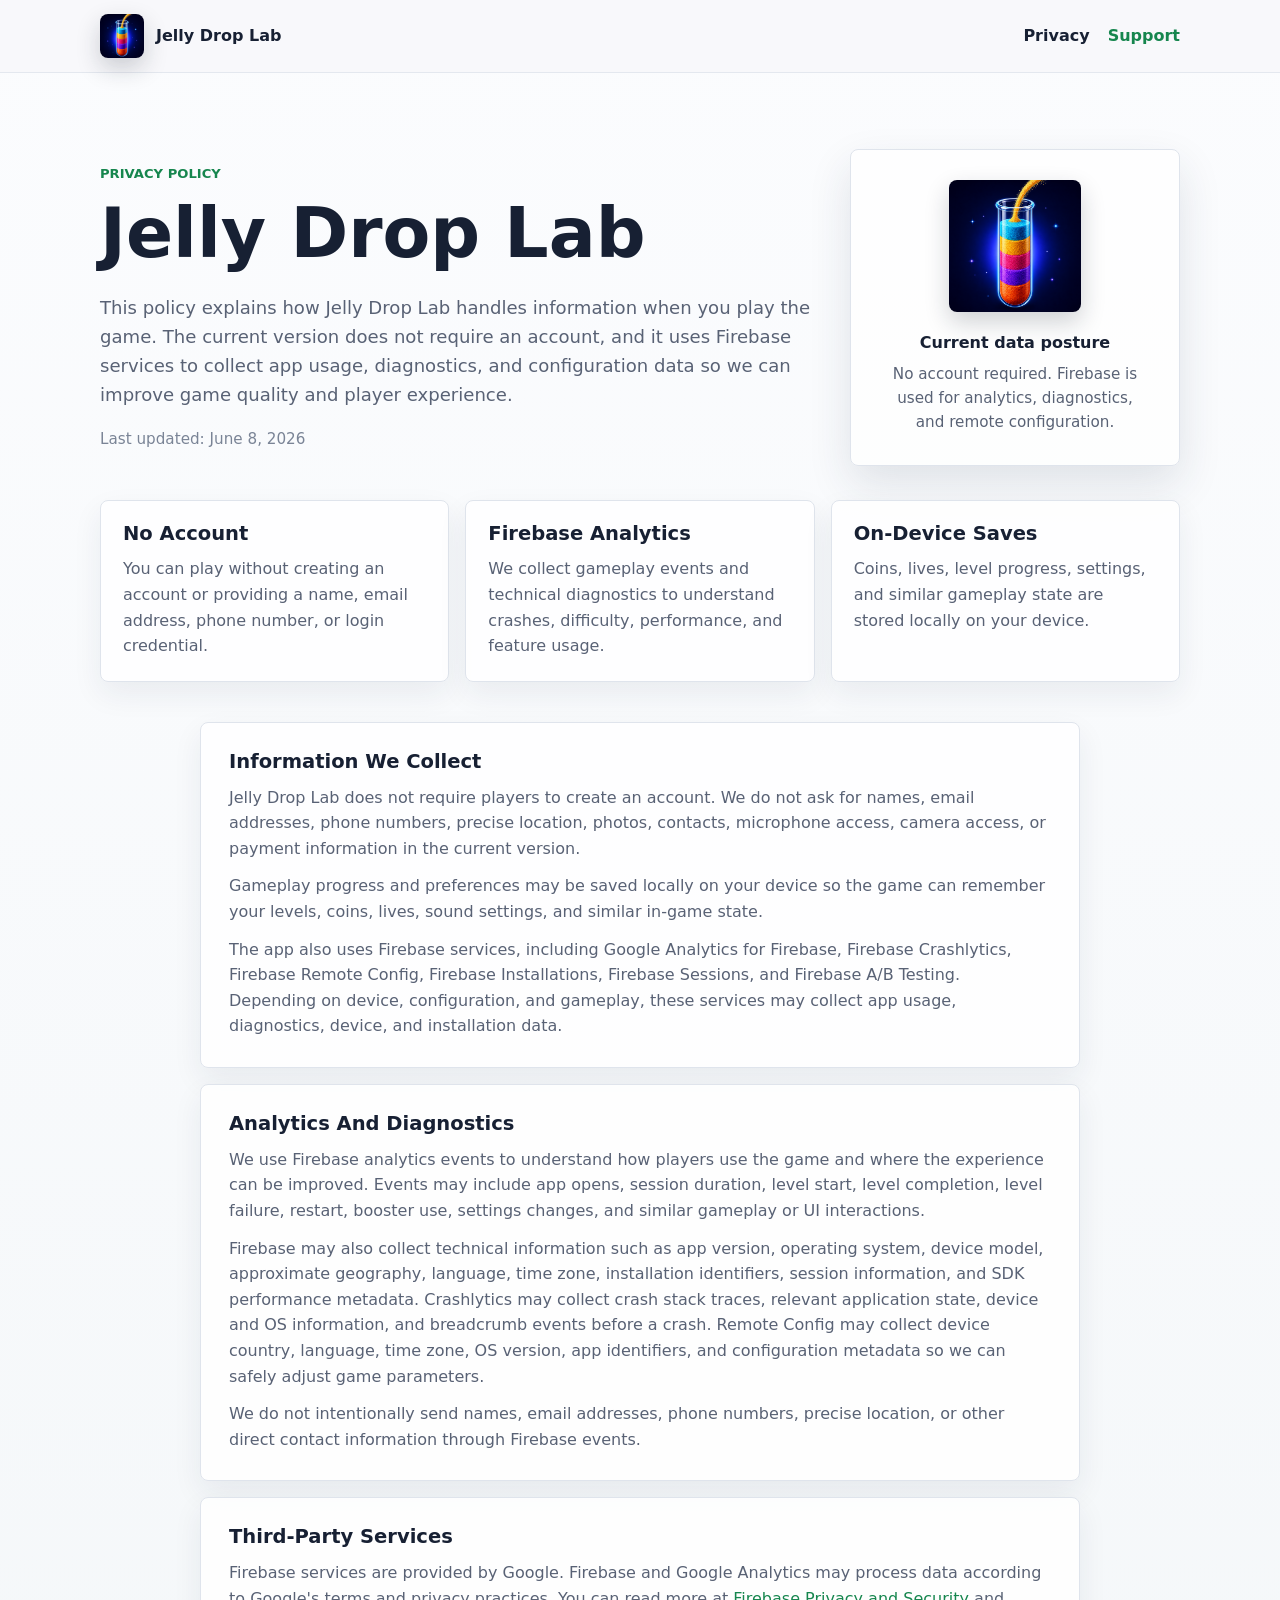
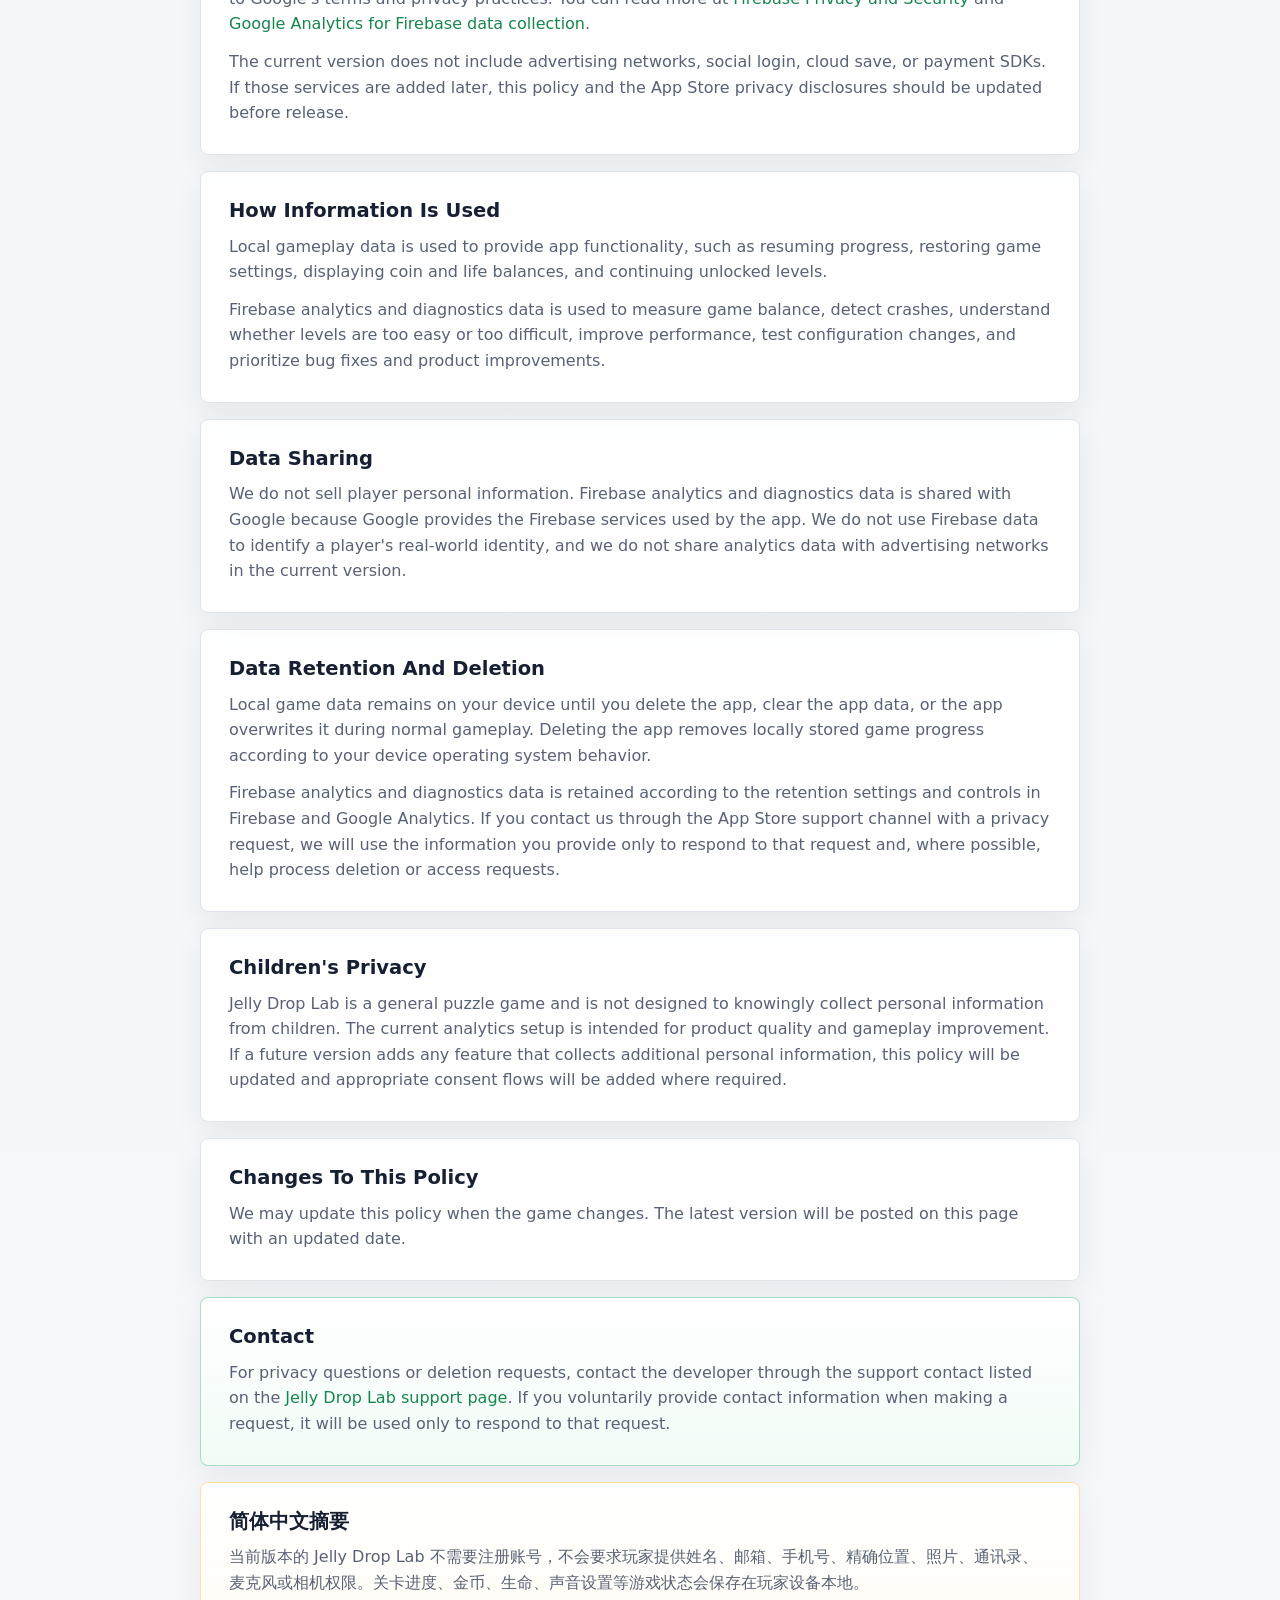
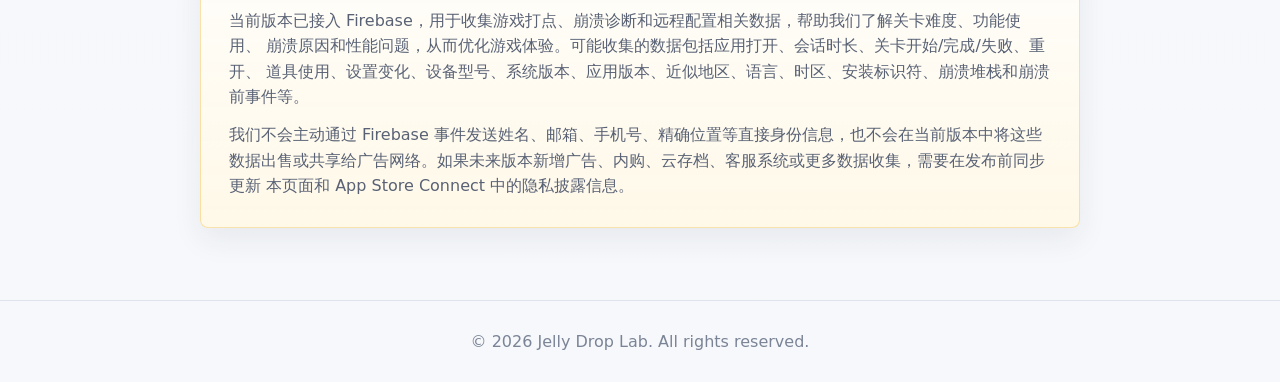
==== privacy.html @ a0887553 "Initialize Jelly Drop Lab privacy and support site" ====
<!doctype html>
<html lang="en">
<head>
  <meta charset="utf-8">
  <meta name="viewport" content="width=device-width, initial-scale=1">
  <meta name="robots" content="index,follow">
  <meta name="description" content="Privacy Policy for Jelly Drop Lab, including Firebase analytics and diagnostics disclosures.">
  <title>Privacy Policy | Jelly Drop Lab</title>
  <link rel="icon" href="assets/app-icon.png">
  <link rel="apple-touch-icon" href="assets/app-icon.png">
  <link rel="stylesheet" href="assets/styles.css">
</head>
<body>
  <header class="site-header">
    <nav class="top-nav" aria-label="Page navigation">
      <a class="brand" href="privacy.html" aria-label="Jelly Drop Lab privacy policy">
        <img src="assets/app-icon.png" alt="" width="44" height="44">
        <span>Jelly Drop Lab</span>
      </a>
      <div class="nav-links">
        <a href="privacy.html" aria-current="page">Privacy</a>
        <a href="support/">Support</a>
      </div>
    </nav>
  </header>

  <main>
    <section class="hero">
      <div class="hero-copy">
        <p class="eyebrow">Privacy Policy</p>
        <h1>Jelly Drop Lab</h1>
        <p class="lead">
          This policy explains how Jelly Drop Lab handles information when you play the game.
          The current version does not require an account, and it uses Firebase services to collect
          app usage, diagnostics, and configuration data so we can improve game quality and player experience.
        </p>
        <p class="updated">Last updated: June 8, 2026</p>
      </div>
      <div class="hero-badge" aria-label="Privacy summary">
        <img src="assets/app-icon.png" alt="Jelly Drop Lab app icon" width="132" height="132">
        <div>
          <strong>Current data posture</strong>
          <span>No account required. Firebase is used for analytics, diagnostics, and remote configuration.</span>
        </div>
      </div>
    </section>

    <section class="summary-grid" aria-label="Privacy summary cards">
      <article>
        <h2>No Account</h2>
        <p>You can play without creating an account or providing a name, email address, phone number, or login credential.</p>
      </article>
      <article>
        <h2>Firebase Analytics</h2>
        <p>We collect gameplay events and technical diagnostics to understand crashes, difficulty, performance, and feature usage.</p>
      </article>
      <article>
        <h2>On-Device Saves</h2>
        <p>Coins, lives, level progress, settings, and similar gameplay state are stored locally on your device.</p>
      </article>
    </section>

    <section class="policy">
      <article id="english" class="policy-section">
        <h2>Information We Collect</h2>
        <p>
          Jelly Drop Lab does not require players to create an account. We do not ask for names, email addresses,
          phone numbers, precise location, photos, contacts, microphone access, camera access, or payment information
          in the current version.
        </p>
        <p>
          Gameplay progress and preferences may be saved locally on your device so the game can remember your levels,
          coins, lives, sound settings, and similar in-game state.
        </p>
        <p>
          The app also uses Firebase services, including Google Analytics for Firebase, Firebase Crashlytics, Firebase
          Remote Config, Firebase Installations, Firebase Sessions, and Firebase A/B Testing. Depending on device,
          configuration, and gameplay, these services may collect app usage, diagnostics, device, and installation data.
        </p>
      </article>

      <article class="policy-section">
        <h2>Analytics And Diagnostics</h2>
        <p>
          We use Firebase analytics events to understand how players use the game and where the experience can be
          improved. Events may include app opens, session duration, level start, level completion, level failure,
          restart, booster use, settings changes, and similar gameplay or UI interactions.
        </p>
        <p>
          Firebase may also collect technical information such as app version, operating system, device model,
          approximate geography, language, time zone, installation identifiers, session information, and SDK
          performance metadata. Crashlytics may collect crash stack traces, relevant application state, device and OS
          information, and breadcrumb events before a crash. Remote Config may collect device country, language,
          time zone, OS version, app identifiers, and configuration metadata so we can safely adjust game parameters.
        </p>
        <p>
          We do not intentionally send names, email addresses, phone numbers, precise location, or other direct contact
          information through Firebase events.
        </p>
      </article>

      <article class="policy-section">
        <h2>Third-Party Services</h2>
        <p>
          Firebase services are provided by Google. Firebase and Google Analytics may process data according to
          Google's terms and privacy practices. You can read more at
          <a href="https://firebase.google.com/support/privacy/" rel="noopener">Firebase Privacy and Security</a>
          and
          <a href="https://support.google.com/firebase/answer/6318039" rel="noopener">Google Analytics for Firebase data collection</a>.
        </p>
        <p>
          The current version does not include advertising networks, social login, cloud save, or payment SDKs. If
          those services are added later, this policy and the App Store privacy disclosures should be updated before
          release.
        </p>
      </article>

      <article class="policy-section">
        <h2>How Information Is Used</h2>
        <p>
          Local gameplay data is used to provide app functionality, such as resuming progress, restoring game
          settings, displaying coin and life balances, and continuing unlocked levels.
        </p>
        <p>
          Firebase analytics and diagnostics data is used to measure game balance, detect crashes, understand whether
          levels are too easy or too difficult, improve performance, test configuration changes, and prioritize bug
          fixes and product improvements.
        </p>
      </article>

      <article class="policy-section">
        <h2>Data Sharing</h2>
        <p>
          We do not sell player personal information. Firebase analytics and diagnostics data is shared with Google
          because Google provides the Firebase services used by the app. We do not use Firebase data to identify a
          player's real-world identity, and we do not share analytics data with advertising networks in the current
          version.
        </p>
      </article>

      <article class="policy-section">
        <h2>Data Retention And Deletion</h2>
        <p>
          Local game data remains on your device until you delete the app, clear the app data, or the app overwrites
          it during normal gameplay. Deleting the app removes locally stored game progress according to your device
          operating system behavior.
        </p>
        <p>
          Firebase analytics and diagnostics data is retained according to the retention settings and controls in
          Firebase and Google Analytics. If you contact us through the App Store support channel with a privacy request,
          we will use the information you provide only to respond to that request and, where possible, help process
          deletion or access requests.
        </p>
      </article>

      <article class="policy-section">
        <h2>Children's Privacy</h2>
        <p>
          Jelly Drop Lab is a general puzzle game and is not designed to knowingly collect personal information from
          children. The current analytics setup is intended for product quality and gameplay improvement. If a future
          version adds any feature that collects additional personal information, this policy will be updated and
          appropriate consent flows will be added where required.
        </p>
      </article>

      <article class="policy-section">
        <h2>Changes To This Policy</h2>
        <p>
          We may update this policy when the game changes. The latest version will be posted on this page with an
          updated date.
        </p>
      </article>

      <article id="contact" class="policy-section contact-panel">
        <h2>Contact</h2>
        <p>
          For privacy questions or deletion requests, contact the developer through the support contact listed on
          the <a href="support/">Jelly Drop Lab support page</a>. If you voluntarily provide contact information when
          making a request, it will be used only to respond to that request.
        </p>
      </article>

      <article lang="zh-Hans" class="policy-section localized">
        <h2>简体中文摘要</h2>
        <p>
          当前版本的 Jelly Drop Lab 不需要注册账号，不会要求玩家提供姓名、邮箱、手机号、精确位置、照片、通讯录、
          麦克风或相机权限。关卡进度、金币、生命、声音设置等游戏状态会保存在玩家设备本地。
        </p>
        <p>
          当前版本已接入 Firebase，用于收集游戏打点、崩溃诊断和远程配置相关数据，帮助我们了解关卡难度、功能使用、
          崩溃原因和性能问题，从而优化游戏体验。可能收集的数据包括应用打开、会话时长、关卡开始/完成/失败、重开、
          道具使用、设置变化、设备型号、系统版本、应用版本、近似地区、语言、时区、安装标识符、崩溃堆栈和崩溃前事件等。
        </p>
        <p>
          我们不会主动通过 Firebase 事件发送姓名、邮箱、手机号、精确位置等直接身份信息，也不会在当前版本中将这些
          数据出售或共享给广告网络。如果未来版本新增广告、内购、云存档、客服系统或更多数据收集，需要在发布前同步更新
          本页面和 App Store Connect 中的隐私披露信息。
        </p>
      </article>
    </section>
  </main>

  <footer class="site-footer">
    <p>© 2026 Jelly Drop Lab. All rights reserved.</p>
  </footer>
</body>
</html>
---- assets/styles.css ----
:root {
  color-scheme: light;
  --ink: #172033;
  --muted: #596275;
  --paper: #f7f8fb;
  --panel: #ffffff;
  --line: #dfe4ec;
  --accent: #26aa65;
  --accent-strong: #16864e;
  --gold: #f4b93f;
  --shadow: 0 18px 44px rgba(35, 47, 72, 0.12);
}

* {
  box-sizing: border-box;
}

html {
  scroll-behavior: smooth;
}

body {
  margin: 0;
  background: linear-gradient(180deg, #fbfcfe 0%, #f4f7f9 54%, var(--paper) 100%);
  color: var(--ink);
  font-family: Inter, ui-sans-serif, system-ui, -apple-system, BlinkMacSystemFont, "Segoe UI", sans-serif;
  line-height: 1.6;
}

a {
  color: var(--accent-strong);
  text-decoration: none;
}

a:hover {
  text-decoration: underline;
}

.site-header {
  position: sticky;
  top: 0;
  z-index: 5;
  border-bottom: 1px solid rgba(223, 228, 236, 0.78);
  background: rgba(247, 248, 251, 0.88);
  backdrop-filter: blur(16px);
}

.top-nav {
  display: flex;
  align-items: center;
  justify-content: space-between;
  width: min(1080px, calc(100% - 32px));
  min-height: 72px;
  margin: 0 auto;
}

.brand {
  display: inline-flex;
  align-items: center;
  gap: 12px;
  color: var(--ink);
  font-weight: 800;
}

.nav-links {
  display: flex;
  align-items: center;
  gap: 18px;
  font-weight: 700;
}

.nav-links a[aria-current="page"] {
  color: var(--ink);
}

.brand img,
.hero-badge img,
.redirect-card img {
  border-radius: 8px;
  box-shadow: 0 10px 24px rgba(20, 28, 44, 0.2);
}

.hero {
  display: grid;
  grid-template-columns: minmax(0, 1fr) 330px;
  gap: 32px;
  align-items: center;
  width: min(1080px, calc(100% - 32px));
  margin: 0 auto;
  padding: 76px 0 34px;
}

.support-hero {
  padding-bottom: 44px;
}

.eyebrow {
  margin: 0 0 10px;
  color: var(--accent-strong);
  font-size: 0.82rem;
  font-weight: 800;
  letter-spacing: 0;
  text-transform: uppercase;
}

h1,
h2 {
  margin: 0;
  line-height: 1.12;
  letter-spacing: 0;
}

h1 {
  max-width: 780px;
  font-size: 4.35rem;
}

h2 {
  font-size: 1.22rem;
}

.lead {
  max-width: 760px;
  margin: 22px 0 0;
  color: var(--muted);
  font-size: 1.13rem;
}

.updated {
  margin: 18px 0 0;
  color: #7a8496;
  font-size: 0.95rem;
}

.hero-badge {
  display: grid;
  justify-items: center;
  gap: 18px;
  border: 1px solid var(--line);
  border-radius: 8px;
  background: rgba(255, 255, 255, 0.76);
  padding: 30px;
  box-shadow: var(--shadow);
  text-align: center;
}

.hero-badge strong,
.hero-badge span {
  display: block;
}

.hero-badge strong {
  margin-bottom: 6px;
  font-size: 1rem;
}

.hero-badge span {
  color: var(--muted);
  font-size: 0.95rem;
}

.summary-grid {
  display: grid;
  grid-template-columns: repeat(3, minmax(0, 1fr));
  gap: 16px;
  width: min(1080px, calc(100% - 32px));
  margin: 0 auto 22px;
}

.summary-grid article,
.policy-section {
  border: 1px solid var(--line);
  border-radius: 8px;
  background: rgba(255, 255, 255, 0.88);
  box-shadow: 0 12px 30px rgba(35, 47, 72, 0.07);
}

.summary-grid article {
  padding: 22px;
}

.summary-grid p,
.policy-section p {
  margin: 12px 0 0;
  color: var(--muted);
}

.policy {
  display: grid;
  gap: 16px;
  width: min(880px, calc(100% - 32px));
  margin: 0 auto;
  padding: 18px 0 72px;
}

.support-content {
  padding-top: 8px;
}

.policy-section {
  padding: 28px;
}

.contact-panel {
  border-color: rgba(38, 170, 101, 0.38);
  background: linear-gradient(180deg, rgba(255, 255, 255, 0.94), rgba(240, 252, 246, 0.92));
}

.localized {
  border-color: rgba(244, 185, 63, 0.42);
  background: linear-gradient(180deg, rgba(255, 255, 255, 0.96), rgba(255, 248, 230, 0.92));
}

.site-footer {
  border-top: 1px solid var(--line);
  padding: 28px 16px;
  color: #7a8496;
  text-align: center;
}

.site-footer p {
  margin: 0;
}

.redirect-page {
  display: grid;
  min-height: 100vh;
  place-items: center;
  padding: 24px;
}

.redirect-card {
  width: min(360px, 100%);
  border: 1px solid var(--line);
  border-radius: 8px;
  background: var(--panel);
  padding: 30px;
  box-shadow: var(--shadow);
  text-align: center;
}

.redirect-card h1 {
  margin-top: 16px;
  font-size: 2rem;
}

.redirect-card p {
  color: var(--muted);
}

.button-link {
  display: inline-flex;
  align-items: center;
  justify-content: center;
  min-height: 44px;
  margin-top: 8px;
  border-radius: 8px;
  background: var(--accent);
  color: #ffffff;
  font-weight: 800;
  padding: 0 18px;
}

.button-link:hover {
  background: var(--accent-strong);
  text-decoration: none;
}

@media (max-width: 760px) {
  .top-nav {
    width: min(100% - 24px, 1080px);
  }

  .hero {
    grid-template-columns: 1fr;
    width: min(100% - 24px, 1080px);
    padding-top: 44px;
  }

  .top-nav {
    gap: 12px;
  }

  .nav-links {
    gap: 12px;
    font-size: 0.95rem;
  }

  h1 {
    font-size: 2.85rem;
  }

  .hero-badge {
    justify-items: start;
    grid-template-columns: 76px 1fr;
    text-align: left;
    padding: 18px;
  }

  .hero-badge img {
    width: 76px;
    height: 76px;
  }

  .summary-grid {
    grid-template-columns: 1fr;
    width: min(100% - 24px, 1080px);
  }

  .policy {
    width: min(100% - 24px, 880px);
  }

  .policy-section {
    padding: 22px;
  }
}
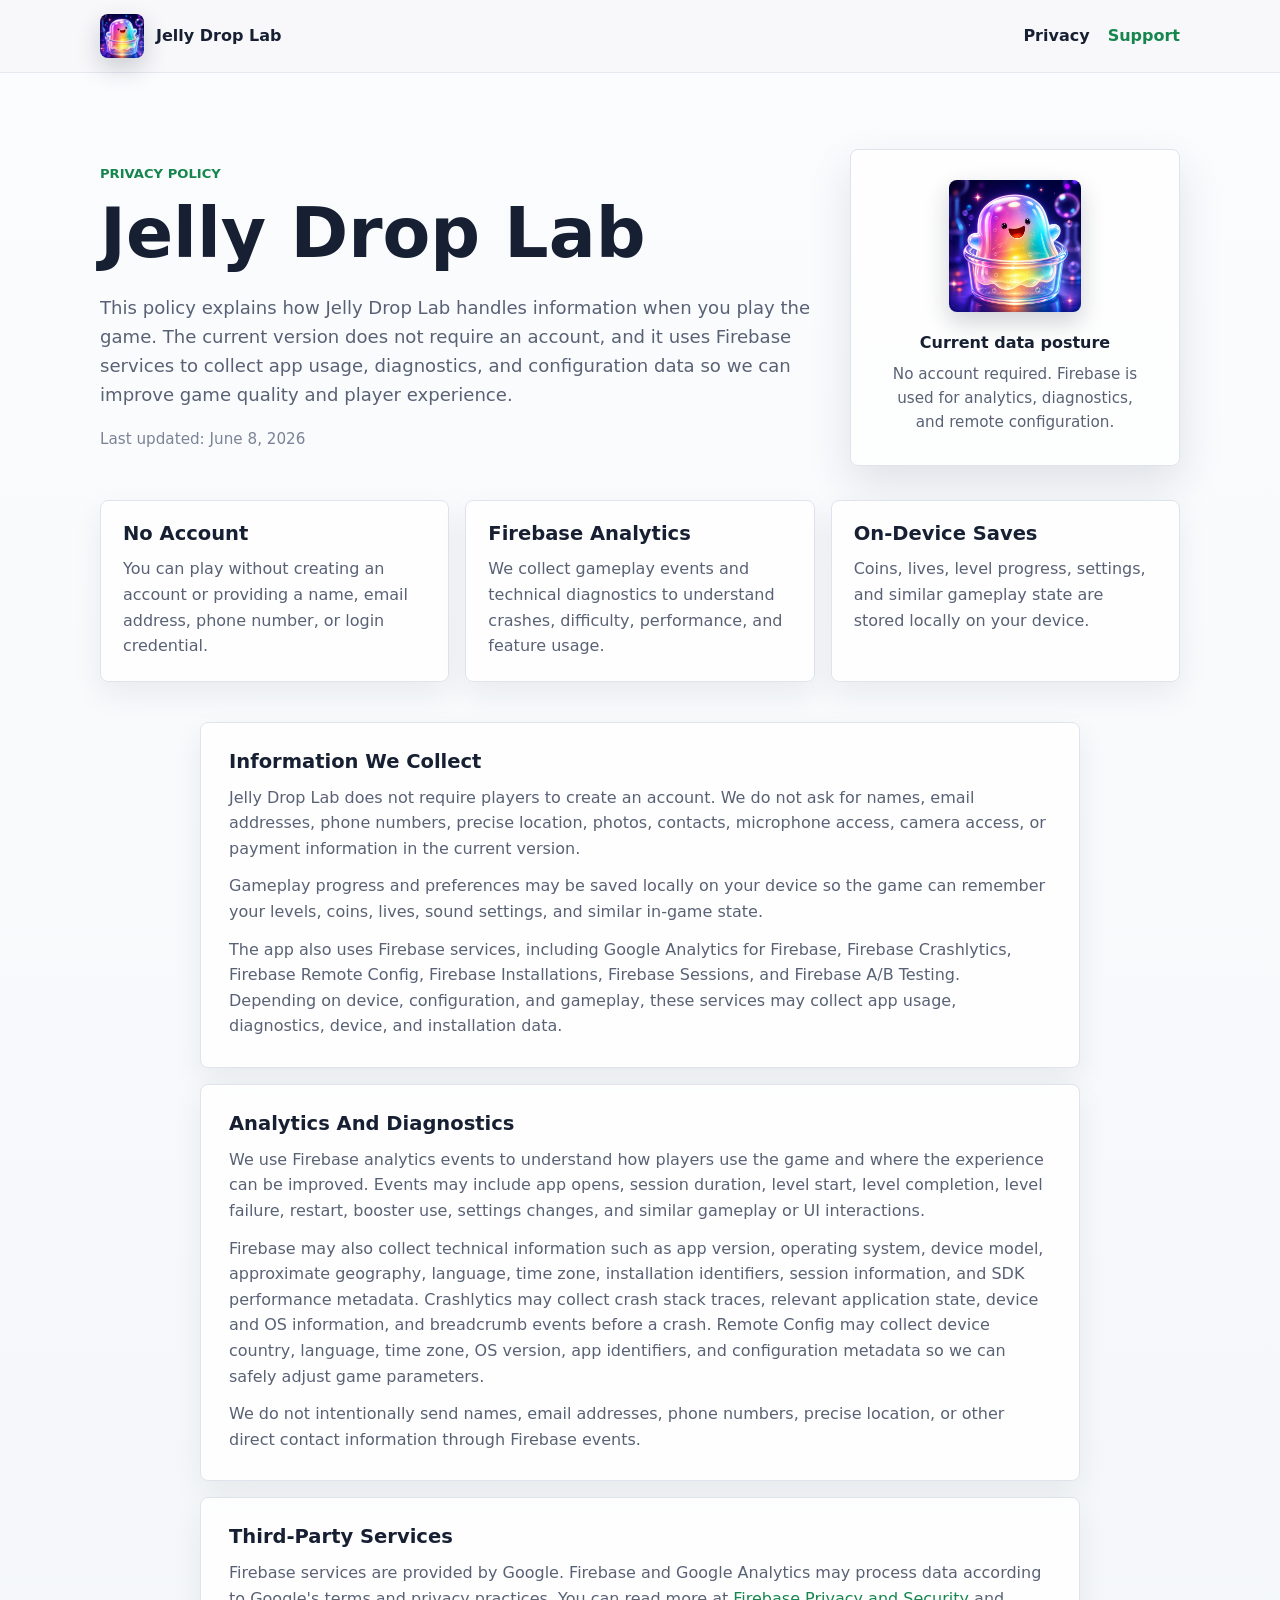
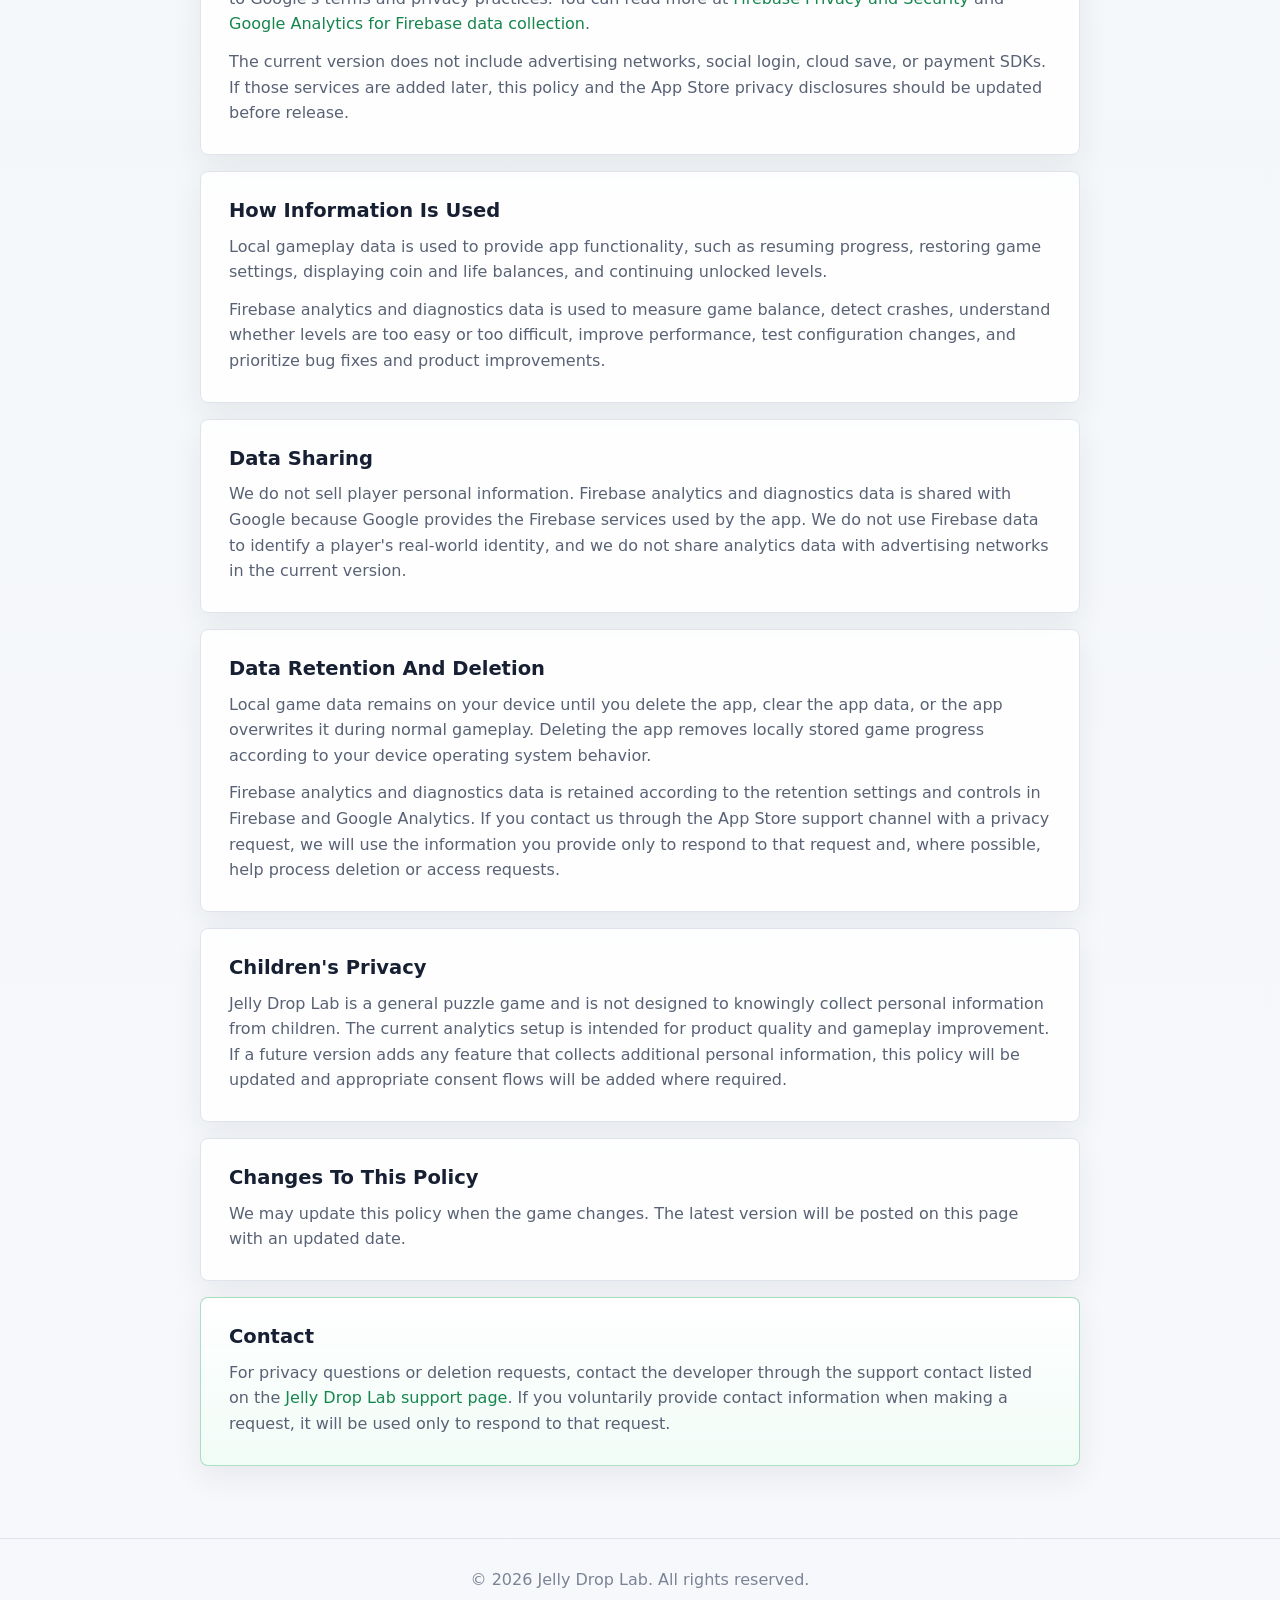
==== commit cc9e3ebd: "Remove Chinese localized policy/support sections" ====
--- a/privacy.html
+++ b/privacy.html
@@ -179,24 +179,6 @@
           making a request, it will be used only to respond to that request.
         </p>
       </article>
-
-      <article lang="zh-Hans" class="policy-section localized">
-        <h2>简体中文摘要</h2>
-        <p>
-          当前版本的 Jelly Drop Lab 不需要注册账号，不会要求玩家提供姓名、邮箱、手机号、精确位置、照片、通讯录、
-          麦克风或相机权限。关卡进度、金币、生命、声音设置等游戏状态会保存在玩家设备本地。
-        </p>
-        <p>
-          当前版本已接入 Firebase，用于收集游戏打点、崩溃诊断和远程配置相关数据，帮助我们了解关卡难度、功能使用、
-          崩溃原因和性能问题，从而优化游戏体验。可能收集的数据包括应用打开、会话时长、关卡开始/完成/失败、重开、
-          道具使用、设置变化、设备型号、系统版本、应用版本、近似地区、语言、时区、安装标识符、崩溃堆栈和崩溃前事件等。
-        </p>
-        <p>
-          我们不会主动通过 Firebase 事件发送姓名、邮箱、手机号、精确位置等直接身份信息，也不会在当前版本中将这些
-          数据出售或共享给广告网络。如果未来版本新增广告、内购、云存档、客服系统或更多数据收集，需要在发布前同步更新
-          本页面和 App Store Connect 中的隐私披露信息。
-        </p>
-      </article>
     </section>
   </main>
 
--- a/assets/styles.css
+++ b/assets/styles.css
@@ -206,9 +206,9 @@
   background: linear-gradient(180deg, rgba(255, 255, 255, 0.94), rgba(240, 252, 246, 0.92));
 }
 
-.localized {
-  border-color: rgba(244, 185, 63, 0.42);
-  background: linear-gradient(180deg, rgba(255, 255, 255, 0.96), rgba(255, 248, 230, 0.92));
+
+article[lang="zh-Hans"] {
+  display: none;
 }
 
 .site-footer {
